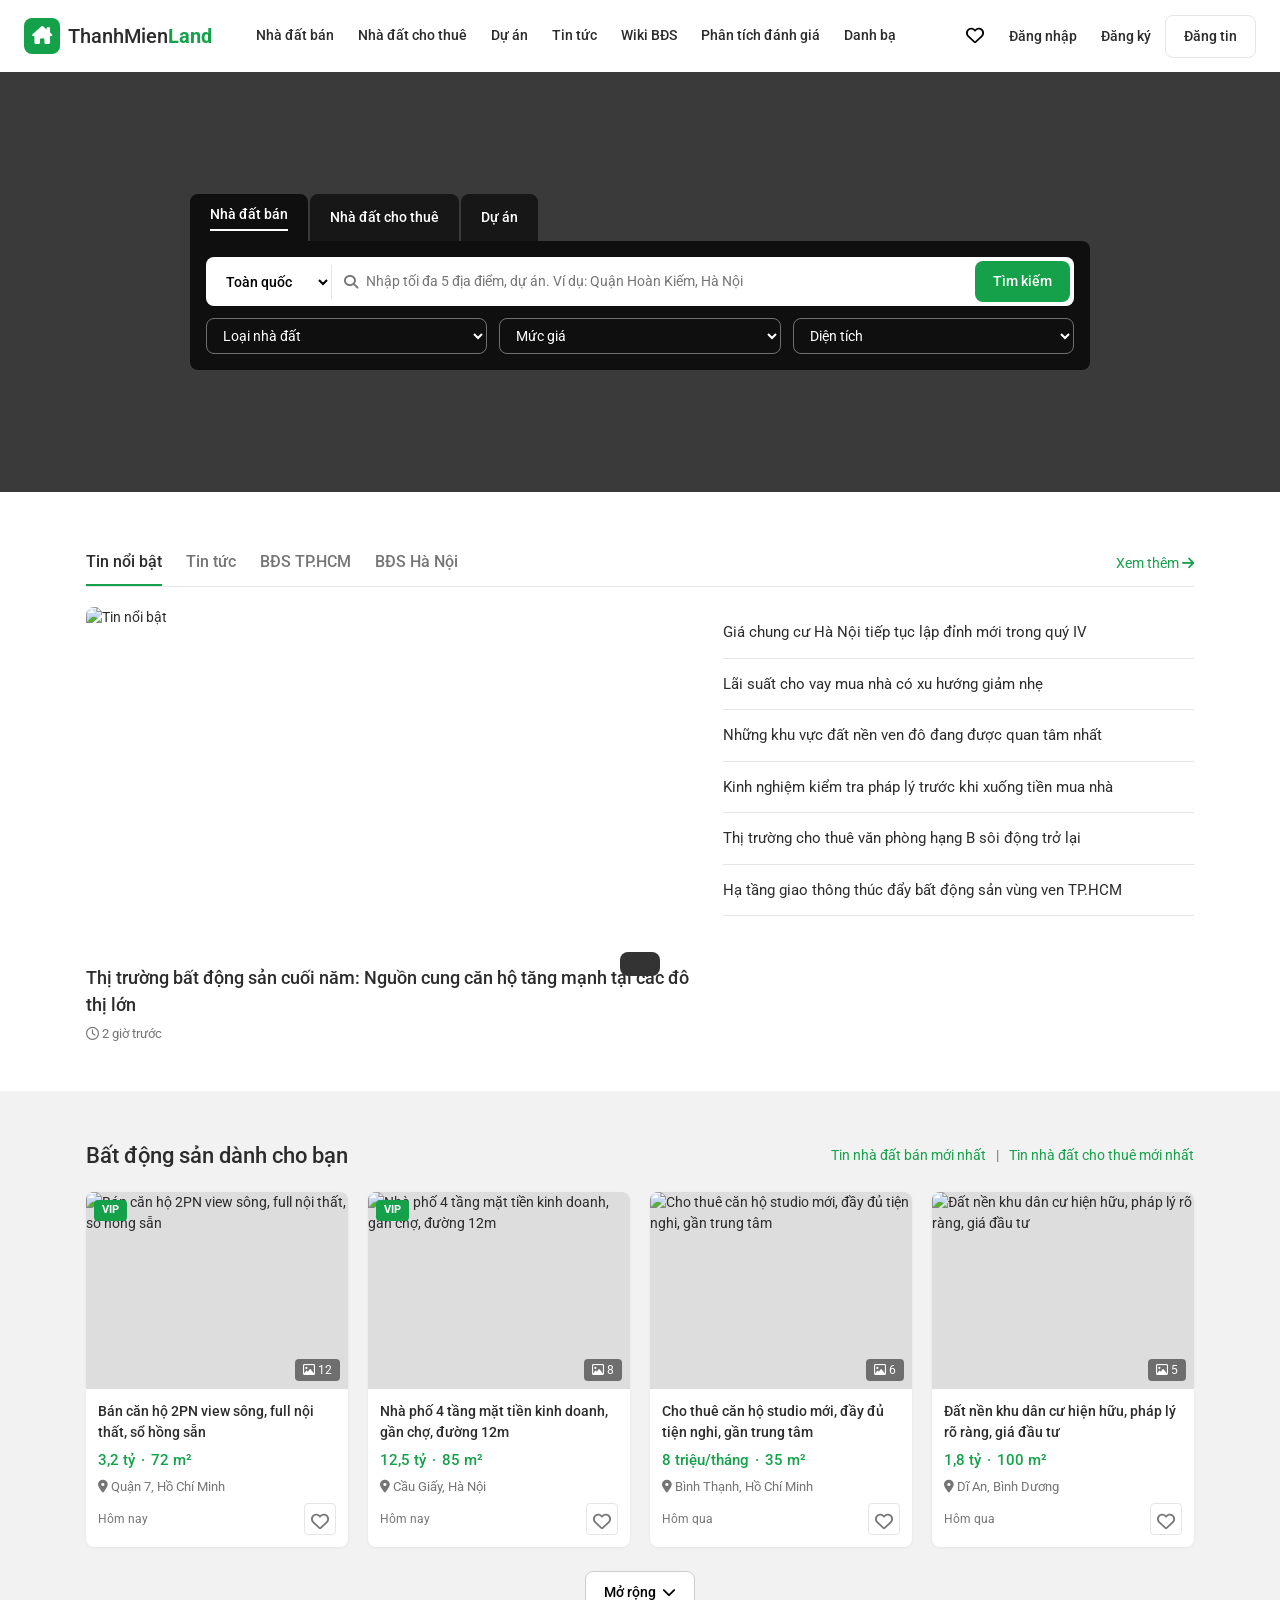
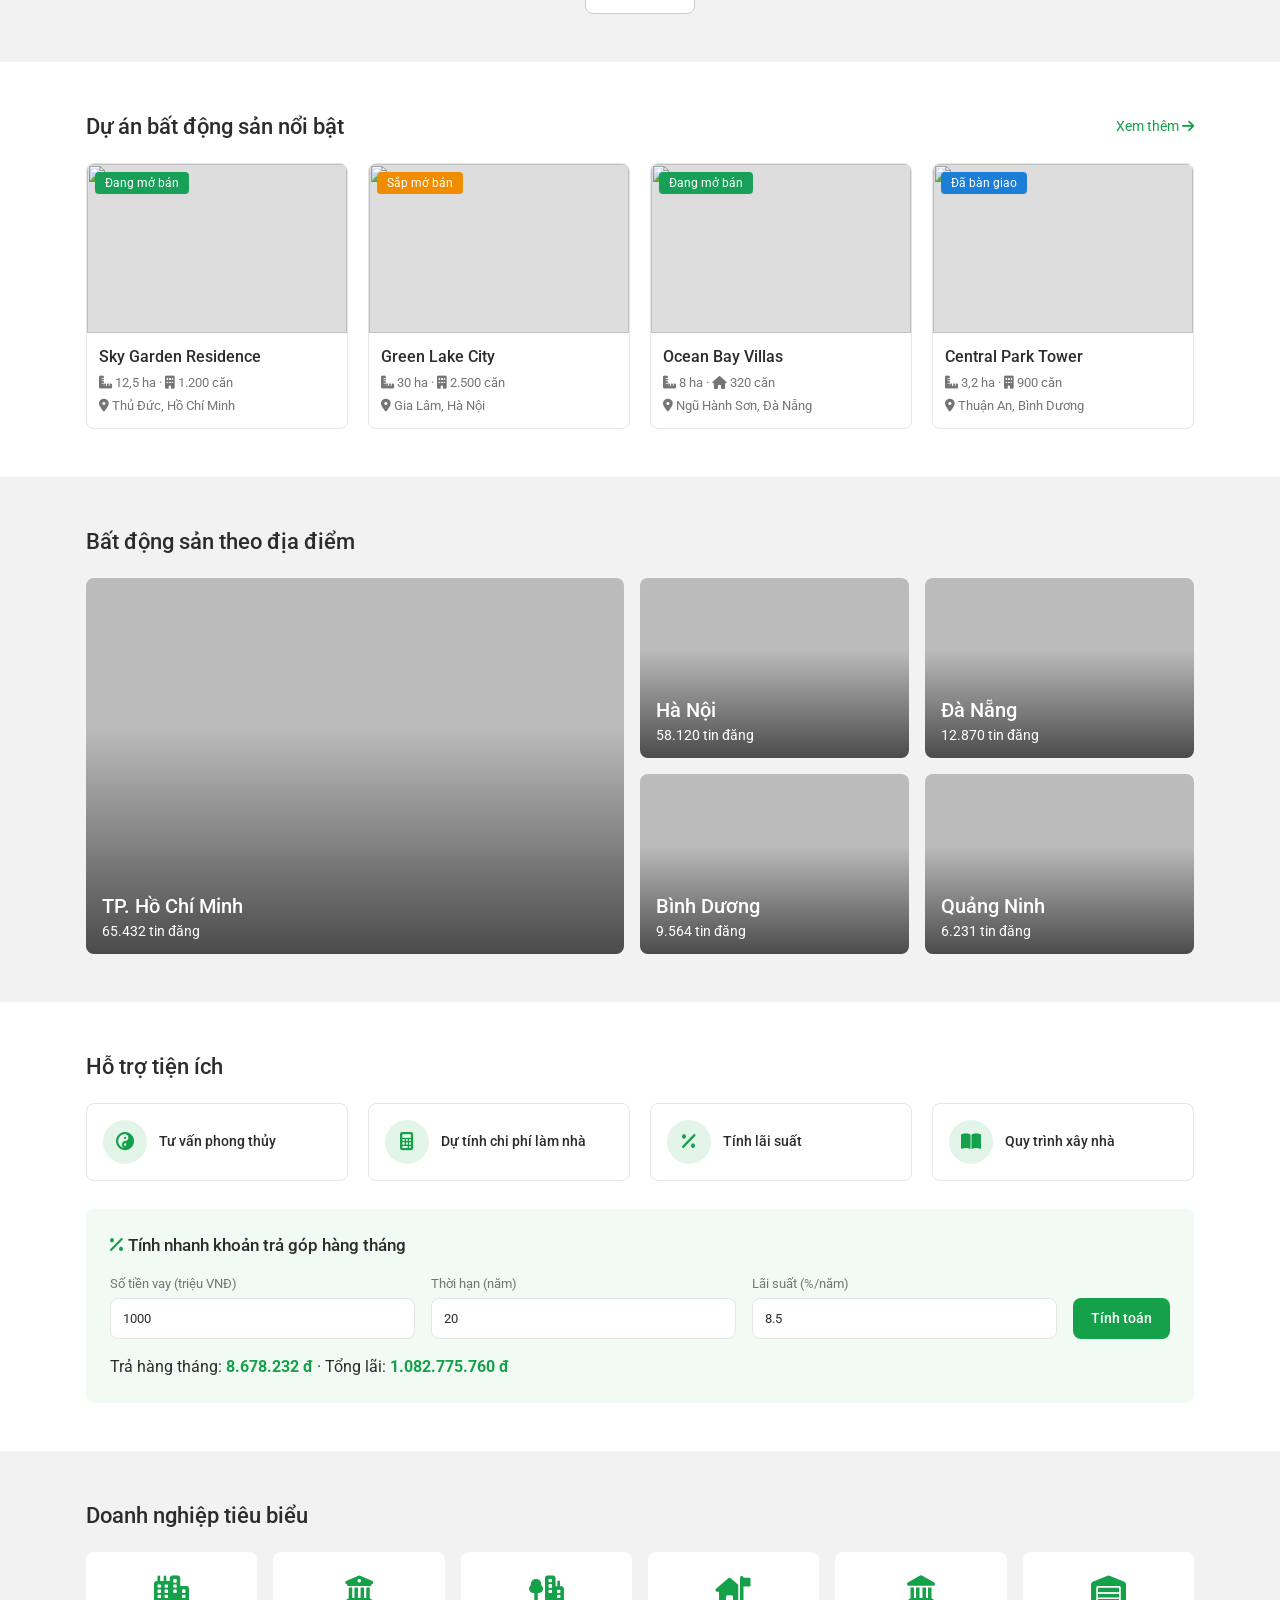
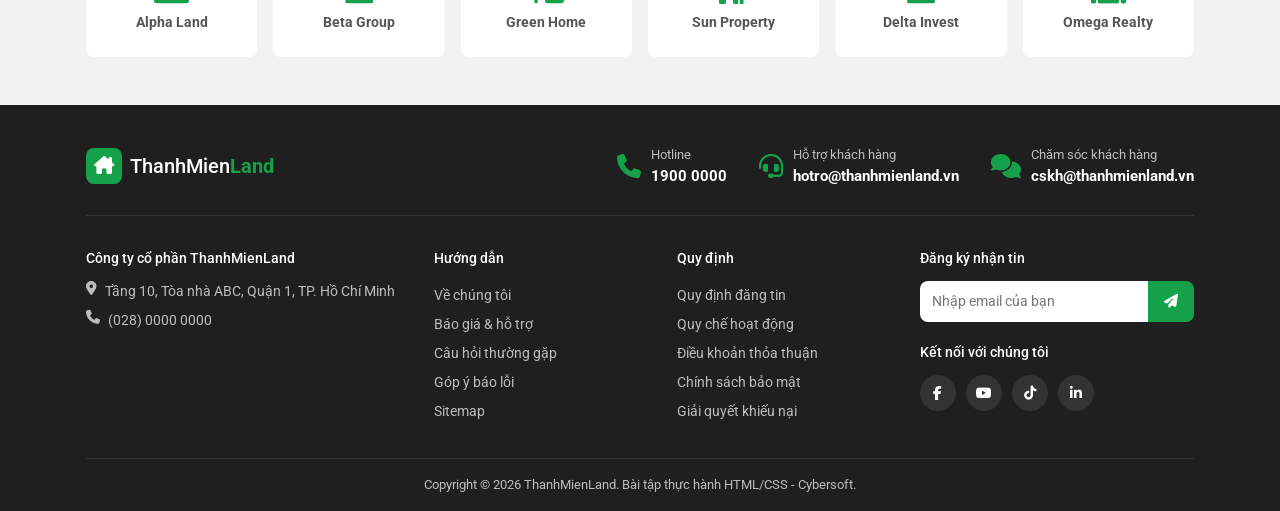
==== index.html @ fa2f3c91 "first commit: landing page ThanhMienLand Co-Authored-By: Claude Opus 5.5 <noreply@anthropic.com>" ====
<!DOCTYPE html>
<html lang="vi">
<head>
  <meta charset="UTF-8" />
  <meta name="viewport" content="width=device-width, initial-scale=1.0" />
  <title>ThanhMienLand - Kênh thông tin mua bán, cho thuê nhà đất</title>
  <link rel="preconnect" href="https://fonts.googleapis.com" />
  <link href="https://fonts.googleapis.com/css2?family=Roboto:wght@400;500;700&display=swap" rel="stylesheet" />
  <link rel="stylesheet" href="https://cdnjs.cloudflare.com/ajax/libs/font-awesome/6.5.2/css/all.min.css" />
  <link rel="stylesheet" href="assets/css/style.css" />
</head>
<body>

  <!-- ================= HEADER ================= -->
  <header class="header" id="header">
    <div class="header__inner">
      <a href="#" class="logo">
        <span class="logo__icon"><i class="fa-solid fa-house-chimney"></i></span>
        <span class="logo__text">ThanhMien<b>Land</b></span>
      </a>

      <nav class="nav" id="nav">
        <ul class="nav__list">
          <li class="nav__item has-sub">
            <a href="#">Nhà đất bán</a>
            <ul class="sub-menu">
              <li><a href="#">Bán căn hộ chung cư</a></li>
              <li><a href="#">Bán nhà riêng</a></li>
              <li><a href="#">Bán nhà biệt thự, liền kề</a></li>
              <li><a href="#">Bán nhà mặt phố</a></li>
              <li><a href="#">Bán đất nền dự án</a></li>
              <li><a href="#">Bán đất</a></li>
              <li><a href="#">Bán kho, nhà xưởng</a></li>
            </ul>
          </li>
          <li class="nav__item has-sub">
            <a href="#">Nhà đất cho thuê</a>
            <ul class="sub-menu">
              <li><a href="pages/cho-thue-can-ho/index.html">Cho thuê căn hộ chung cư</a></li>
              <li><a href="#">Cho thuê nhà riêng</a></li>
              <li><a href="#">Cho thuê nhà trọ, phòng trọ</a></li>
              <li><a href="#">Cho thuê văn phòng</a></li>
              <li><a href="#">Cho thuê cửa hàng, ki ốt</a></li>
            </ul>
          </li>
          <li class="nav__item"><a href="#du-an">Dự án</a></li>
          <li class="nav__item"><a href="#tin-tuc">Tin tức</a></li>
          <li class="nav__item"><a href="#">Wiki BĐS</a></li>
          <li class="nav__item"><a href="#">Phân tích đánh giá</a></li>
          <li class="nav__item"><a href="#">Danh bạ</a></li>
        </ul>
      </nav>

      <div class="header__actions">
        <button class="icon-btn" title="Tin đã lưu"><i class="fa-regular fa-heart"></i></button>
        <a href="#" class="link-btn">Đăng nhập</a>
        <a href="#" class="link-btn">Đăng ký</a>
        <a href="#" class="btn btn--outline">Đăng tin</a>
        <button class="icon-btn menu-toggle" id="menuToggle" aria-label="Mở menu"><i class="fa-solid fa-bars"></i></button>
      </div>
    </div>
  </header>

  <!-- ================= HERO + SEARCH ================= -->
  <section class="hero">
    <div class="hero__slider" id="heroSlider">
      <div class="hero__slide active" style="background-image:url('https://images.unsplash.com/photo-1564013799919-ab600027ffc6?auto=format&fit=crop&q=80&w=1600')"></div>
      <div class="hero__slide" style="background-image:url('https://images.unsplash.com/photo-1600596542815-ffad4c1539a9?auto=format&fit=crop&q=80&w=1600')"></div>
      <div class="hero__slide" style="background-image:url('https://images.unsplash.com/photo-1568605114967-8130f3a36994?auto=format&fit=crop&q=80&w=1600')"></div>
    </div>

    <div class="search-box">
      <div class="search-box__tabs">
        <button class="search-tab active" data-type="ban">Nhà đất bán</button>
        <button class="search-tab" data-type="thue">Nhà đất cho thuê</button>
        <button class="search-tab" data-type="duan">Dự án</button>
      </div>
      <div class="search-box__body">
        <form class="search-form" id="searchForm">
          <div class="search-form__main">
            <select class="search-form__city">
              <option>Toàn quốc</option>
              <option>Hà Nội</option>
              <option>Hồ Chí Minh</option>
              <option>Đà Nẵng</option>
              <option>Bình Dương</option>
              <option>Hải Phòng</option>
            </select>
            <div class="search-form__input">
              <i class="fa-solid fa-magnifying-glass"></i>
              <input type="text" id="searchInput" placeholder="Nhập tối đa 5 địa điểm, dự án. Ví dụ: Quận Hoàn Kiếm, Hà Nội" />
            </div>
            <button type="submit" class="btn btn--primary">Tìm kiếm</button>
          </div>
          <div class="search-form__filters">
            <select>
              <option>Loại nhà đất</option>
              <option>Căn hộ chung cư</option>
              <option>Nhà riêng</option>
              <option>Nhà mặt phố</option>
              <option>Biệt thự, liền kề</option>
              <option>Đất nền</option>
            </select>
            <select>
              <option>Mức giá</option>
              <option>Dưới 500 triệu</option>
              <option>500 - 800 triệu</option>
              <option>800 triệu - 1 tỷ</option>
              <option>1 - 3 tỷ</option>
              <option>3 - 7 tỷ</option>
              <option>Trên 7 tỷ</option>
            </select>
            <select>
              <option>Diện tích</option>
              <option>Dưới 30 m²</option>
              <option>30 - 50 m²</option>
              <option>50 - 80 m²</option>
              <option>80 - 150 m²</option>
              <option>Trên 150 m²</option>
            </select>
          </div>
        </form>
      </div>
    </div>
  </section>

  <main>
    <!-- ================= TIN TỨC ================= -->
    <section class="section" id="tin-tuc">
      <div class="container">
        <div class="news">
          <div class="news__tabs">
            <button class="news-tab active">Tin nổi bật</button>
            <button class="news-tab">Tin tức</button>
            <button class="news-tab">BĐS TP.HCM</button>
            <button class="news-tab">BĐS Hà Nội</button>
            <a href="#" class="news__more">Xem thêm <i class="fa-solid fa-arrow-right"></i></a>
          </div>
          <div class="news__content">
            <article class="news__featured">
              <img src="https://images.unsplash.com/photo-1560518883-ce09059eeffa?auto=format&fit=crop&q=80&w=800&h=450" alt="Tin nổi bật" />
              <h3>Thị trường bất động sản cuối năm: Nguồn cung căn hộ tăng mạnh tại các đô thị lớn</h3>
              <p class="news__time"><i class="fa-regular fa-clock"></i> 2 giờ trước</p>
            </article>
            <ul class="news__list">
              <li><a href="#">Giá chung cư Hà Nội tiếp tục lập đỉnh mới trong quý IV</a></li>
              <li><a href="#">Lãi suất cho vay mua nhà có xu hướng giảm nhẹ</a></li>
              <li><a href="#">Những khu vực đất nền ven đô đang được quan tâm nhất</a></li>
              <li><a href="#">Kinh nghiệm kiểm tra pháp lý trước khi xuống tiền mua nhà</a></li>
              <li><a href="#">Thị trường cho thuê văn phòng hạng B sôi động trở lại</a></li>
              <li><a href="#">Hạ tầng giao thông thúc đẩy bất động sản vùng ven TP.HCM</a></li>
            </ul>
          </div>
        </div>
      </div>
    </section>

    <!-- ================= BĐS DÀNH CHO BẠN ================= -->
    <section class="section section--gray">
      <div class="container">
        <div class="section__head">
          <h2 class="section__title">Bất động sản dành cho bạn</h2>
          <div class="section__links">
            <a href="#">Tin nhà đất bán mới nhất</a>
            <span>|</span>
            <a href="#">Tin nhà đất cho thuê mới nhất</a>
          </div>
        </div>
        <div class="grid grid--4" id="listingGrid">
          <!-- Card được render bằng JS (js/main.js) -->
        </div>
        <div class="text-center">
          <button class="btn btn--outline-dark" id="loadMore">Mở rộng <i class="fa-solid fa-chevron-down"></i></button>
        </div>
      </div>
    </section>

    <!-- ================= DỰ ÁN NỔI BẬT ================= -->
    <section class="section" id="du-an">
      <div class="container">
        <div class="section__head">
          <h2 class="section__title">Dự án bất động sản nổi bật</h2>
          <a href="#" class="section__more">Xem thêm <i class="fa-solid fa-arrow-right"></i></a>
        </div>
        <div class="grid grid--4">
          <div class="project-card">
            <div class="project-card__img">
              <img src="https://images.unsplash.com/photo-1486406146926-c627a92ad1ab?auto=format&fit=crop&q=80&w=400&h=260" alt="" />
              <span class="badge badge--green">Đang mở bán</span>
            </div>
            <div class="project-card__body">
              <h3>Sky Garden Residence</h3>
              <p class="muted"><i class="fa-solid fa-ruler-combined"></i> 12,5 ha · <i class="fa-solid fa-building"></i> 1.200 căn</p>
              <p class="muted"><i class="fa-solid fa-location-dot"></i> Thủ Đức, Hồ Chí Minh</p>
            </div>
          </div>
          <div class="project-card">
            <div class="project-card__img">
              <img src="https://images.unsplash.com/photo-1580587771525-78b9dba3b914?auto=format&fit=crop&q=80&w=400&h=260" alt="" />
              <span class="badge badge--orange">Sắp mở bán</span>
            </div>
            <div class="project-card__body">
              <h3>Green Lake City</h3>
              <p class="muted"><i class="fa-solid fa-ruler-combined"></i> 30 ha · <i class="fa-solid fa-building"></i> 2.500 căn</p>
              <p class="muted"><i class="fa-solid fa-location-dot"></i> Gia Lâm, Hà Nội</p>
            </div>
          </div>
          <div class="project-card">
            <div class="project-card__img">
              <img src="https://images.unsplash.com/photo-1512917774080-9991f1c4c750?auto=format&fit=crop&q=80&w=400&h=260" alt="" />
              <span class="badge badge--green">Đang mở bán</span>
            </div>
            <div class="project-card__body">
              <h3>Ocean Bay Villas</h3>
              <p class="muted"><i class="fa-solid fa-ruler-combined"></i> 8 ha · <i class="fa-solid fa-house"></i> 320 căn</p>
              <p class="muted"><i class="fa-solid fa-location-dot"></i> Ngũ Hành Sơn, Đà Nẵng</p>
            </div>
          </div>
          <div class="project-card">
            <div class="project-card__img">
              <img src="https://images.unsplash.com/photo-1545324418-cc1a3fa10c00?auto=format&fit=crop&q=80&w=400&h=260" alt="" />
              <span class="badge badge--blue">Đã bàn giao</span>
            </div>
            <div class="project-card__body">
              <h3>Central Park Tower</h3>
              <p class="muted"><i class="fa-solid fa-ruler-combined"></i> 3,2 ha · <i class="fa-solid fa-building"></i> 900 căn</p>
              <p class="muted"><i class="fa-solid fa-location-dot"></i> Thuận An, Bình Dương</p>
            </div>
          </div>
        </div>
      </div>
    </section>

    <!-- ================= THEO ĐỊA ĐIỂM ================= -->
    <section class="section section--gray">
      <div class="container">
        <h2 class="section__title">Bất động sản theo địa điểm</h2>
        <div class="locations">
          <a href="#" class="location location--big" style="background-image:url('https://images.unsplash.com/photo-1583417319070-4a69db38a482?auto=format&fit=crop&q=80&w=800&h=600')">
            <div class="location__info"><h3>TP. Hồ Chí Minh</h3><p>65.432 tin đăng</p></div>
          </a>
          <a href="#" class="location" style="background-image:url('https://images.unsplash.com/photo-1555921015-5532091f6026?auto=format&fit=crop&q=80&w=400&h=300')">
            <div class="location__info"><h3>Hà Nội</h3><p>58.120 tin đăng</p></div>
          </a>
          <a href="#" class="location" style="background-image:url('https://images.unsplash.com/photo-1559592413-7cec4d0cae2b?auto=format&fit=crop&q=80&w=400&h=300')">
            <div class="location__info"><h3>Đà Nẵng</h3><p>12.870 tin đăng</p></div>
          </a>
          <a href="#" class="location" style="background-image:url('https://images.unsplash.com/photo-1536599018102-9f803c140fc1?auto=format&fit=crop&q=80&w=400&h=300')">
            <div class="location__info"><h3>Bình Dương</h3><p>9.564 tin đăng</p></div>
          </a>
          <a href="#" class="location" style="background-image:url('https://images.unsplash.com/photo-1528127269322-539801943592?auto=format&fit=crop&q=80&w=400&h=300')">
            <div class="location__info"><h3>Quảng Ninh</h3><p>6.231 tin đăng</p></div>
          </a>
        </div>
      </div>
    </section>

    <!-- ================= HỖ TRỢ TIỆN ÍCH ================= -->
    <section class="section">
      <div class="container">
        <h2 class="section__title">Hỗ trợ tiện ích</h2>
        <div class="grid grid--4">
          <a href="#" class="tool">
            <span class="tool__icon"><i class="fa-solid fa-yin-yang"></i></span>
            <span>Tư vấn phong thủy</span>
          </a>
          <a href="#" class="tool">
            <span class="tool__icon"><i class="fa-solid fa-calculator"></i></span>
            <span>Dự tính chi phí làm nhà</span>
          </a>
          <a href="#" class="tool">
            <span class="tool__icon"><i class="fa-solid fa-percent"></i></span>
            <span>Tính lãi suất</span>
          </a>
          <a href="#" class="tool">
            <span class="tool__icon"><i class="fa-solid fa-book-open"></i></span>
            <span>Quy trình xây nhà</span>
          </a>
        </div>

        <!-- Tính lãi suất nhanh -->
        <div class="loan">
          <h3><i class="fa-solid fa-percent"></i> Tính nhanh khoản trả góp hàng tháng</h3>
          <form class="loan__form" id="loanForm">
            <label>Số tiền vay (triệu VNĐ)<input type="number" id="loanAmount" value="1000" min="1" /></label>
            <label>Thời hạn (năm)<input type="number" id="loanYears" value="20" min="1" max="35" /></label>
            <label>Lãi suất (%/năm)<input type="number" id="loanRate" value="8.5" step="0.1" min="0" /></label>
            <button type="submit" class="btn btn--primary">Tính toán</button>
          </form>
          <p class="loan__result" id="loanResult"></p>
        </div>
      </div>
    </section>

    <!-- ================= DOANH NGHIỆP ================= -->
    <section class="section section--gray">
      <div class="container">
        <h2 class="section__title">Doanh nghiệp tiêu biểu</h2>
        <div class="partners">
          <div class="partner"><i class="fa-solid fa-city"></i> Alpha Land</div>
          <div class="partner"><i class="fa-solid fa-building-columns"></i> Beta Group</div>
          <div class="partner"><i class="fa-solid fa-tree-city"></i> Green Home</div>
          <div class="partner"><i class="fa-solid fa-house-flag"></i> Sun Property</div>
          <div class="partner"><i class="fa-solid fa-landmark"></i> Delta Invest</div>
          <div class="partner"><i class="fa-solid fa-warehouse"></i> Omega Realty</div>
        </div>
      </div>
    </section>
  </main>

  <!-- ================= FOOTER ================= -->
  <footer class="footer">
    <div class="container">
      <div class="footer__top">
        <a href="#" class="logo logo--light">
          <span class="logo__icon"><i class="fa-solid fa-house-chimney"></i></span>
          <span class="logo__text">ThanhMien<b>Land</b></span>
        </a>
        <div class="footer__contact">
          <div><i class="fa-solid fa-phone"></i><span>Hotline<br /><b>1900 0000</b></span></div>
          <div><i class="fa-solid fa-headset"></i><span>Hỗ trợ khách hàng<br /><b>hotro@thanhmienland.vn</b></span></div>
          <div><i class="fa-solid fa-comments"></i><span>Chăm sóc khách hàng<br /><b>cskh@thanhmienland.vn</b></span></div>
        </div>
      </div>

      <div class="footer__cols">
        <div class="footer__col">
          <h4>Công ty cổ phần ThanhMienLand</h4>
          <p><i class="fa-solid fa-location-dot"></i> Tầng 10, Tòa nhà ABC, Quận 1, TP. Hồ Chí Minh</p>
          <p><i class="fa-solid fa-phone"></i> (028) 0000 0000</p>
        </div>
        <div class="footer__col">
          <h4>Hướng dẫn</h4>
          <a href="#">Về chúng tôi</a>
          <a href="#">Báo giá & hỗ trợ</a>
          <a href="#">Câu hỏi thường gặp</a>
          <a href="#">Góp ý báo lỗi</a>
          <a href="#">Sitemap</a>
        </div>
        <div class="footer__col">
          <h4>Quy định</h4>
          <a href="#">Quy định đăng tin</a>
          <a href="#">Quy chế hoạt động</a>
          <a href="#">Điều khoản thỏa thuận</a>
          <a href="#">Chính sách bảo mật</a>
          <a href="#">Giải quyết khiếu nại</a>
        </div>
        <div class="footer__col">
          <h4>Đăng ký nhận tin</h4>
          <form class="subscribe" id="subscribeForm">
            <input type="email" placeholder="Nhập email của bạn" required />
            <button type="submit"><i class="fa-solid fa-paper-plane"></i></button>
          </form>
          <h4 class="mt">Kết nối với chúng tôi</h4>
          <div class="socials">
            <a href="#" aria-label="Facebook"><i class="fa-brands fa-facebook-f"></i></a>
            <a href="#" aria-label="YouTube"><i class="fa-brands fa-youtube"></i></a>
            <a href="#" aria-label="TikTok"><i class="fa-brands fa-tiktok"></i></a>
            <a href="#" aria-label="LinkedIn"><i class="fa-brands fa-linkedin-in"></i></a>
          </div>
        </div>
      </div>

      <div class="footer__bottom">
        <p>Copyright © 2026 ThanhMienLand. Bài tập thực hành HTML/CSS - Cybersoft.</p>
      </div>
    </div>
  </footer>

  <button class="back-top" id="backTop" aria-label="Lên đầu trang"><i class="fa-solid fa-arrow-up"></i></button>
  <div class="toast" id="toast"></div>

  <script src="assets/js/main.js"></script>
</body>
</html>
---- assets/css/style.css ----
/* ================= BIẾN & RESET ================= */
:root {
  --primary: #15a04a;
  --primary-dark: #0f7d39;
  --text: #2c2c2c;
  --muted: #757575;
  --border: #e5e5e5;
  --bg-gray: #f2f2f2;
  --white: #fff;
  --radius: 8px;
  --shadow: 0 4px 16px rgba(0, 0, 0, 0.08);
  --header-h: 72px;
}

* { margin: 0; padding: 0; box-sizing: border-box; }
html { scroll-behavior: smooth; }
body {
  font-family: "Roboto", Arial, sans-serif;
  color: var(--text);
  background: var(--white);
  font-size: 14px;
  line-height: 1.5;
}
a { color: inherit; text-decoration: none; }
ul { list-style: none; }
img { display: block; max-width: 100%; }
button, input, select { font: inherit; }
button { cursor: pointer; border: none; background: none; }

.container { max-width: 1140px; margin: 0 auto; padding: 0 16px; }
.text-center { text-align: center; }
.muted { color: var(--muted); font-size: 13px; }

/* ================= BUTTON ================= */
.btn {
  display: inline-flex; align-items: center; gap: 6px;
  padding: 10px 18px; border-radius: var(--radius);
  font-weight: 500; transition: 0.2s; white-space: nowrap;
}
.btn--primary { background: var(--primary); color: var(--white); }
.btn--primary:hover { background: var(--primary-dark); }
.btn--outline { border: 1px solid var(--border); }
.btn--outline:hover { border-color: var(--primary); color: var(--primary); }
.btn--outline-dark { border: 1px solid #ccc; margin-top: 24px; background: var(--white); }
.btn--outline-dark:hover { background: var(--bg-gray); }

.icon-btn {
  width: 40px; height: 40px; border-radius: 50%;
  font-size: 18px; display: grid; place-items: center; transition: 0.2s;
}
.icon-btn:hover { background: var(--bg-gray); }
.link-btn { padding: 8px 10px; font-weight: 500; }
.link-btn:hover { color: var(--primary); }

/* ================= HEADER ================= */
.header {
  position: sticky; top: 0; z-index: 100;
  background: var(--white); height: var(--header-h);
  transition: box-shadow 0.2s;
}
.header.scrolled { box-shadow: var(--shadow); }
.header__inner {
  height: 100%; padding: 0 24px;
  display: flex; align-items: center; gap: 32px;
}

.logo { display: flex; align-items: center; gap: 8px; flex-shrink: 0; }
.logo__icon {
  width: 36px; height: 36px; border-radius: 8px;
  background: var(--primary); color: var(--white);
  display: grid; place-items: center; font-size: 18px;
}
.logo__text { font-size: 20px; font-weight: 500; }
.logo__text b { color: var(--primary); }
.logo--light .logo__text { color: var(--white); }

.nav { flex: 1; }
.nav__list { display: flex; }
.nav__item { position: relative; }
.nav__item > a {
  display: block; padding: 0 12px; line-height: var(--header-h);
  font-weight: 500; border-bottom: 2px solid transparent;
}
.nav__item:hover > a { border-color: var(--primary); }

.sub-menu {
  position: absolute; top: 100%; left: 0; min-width: 240px;
  background: var(--white); border-radius: 0 0 var(--radius) var(--radius);
  box-shadow: var(--shadow); padding: 8px 0;
  opacity: 0; visibility: hidden; transform: translateY(8px); transition: 0.2s;
}
.nav__item:hover .sub-menu { opacity: 1; visibility: visible; transform: none; }
.sub-menu a { display: block; padding: 8px 16px; }
.sub-menu a:hover { background: var(--bg-gray); color: var(--primary); }

.header__actions { display: flex; align-items: center; gap: 4px; }
.menu-toggle { display: none; }

/* ================= HERO ================= */
.hero { position: relative; height: 420px; background: #444; }
.hero__slider { position: absolute; inset: 0; overflow: hidden; }
.hero__slide {
  position: absolute; inset: 0; background-size: cover; background-position: center;
  opacity: 0; transition: opacity 1s;
}
.hero__slide.active { opacity: 1; }
.hero__slider::after { content: ""; position: absolute; inset: 0; background: rgba(0,0,0,0.15); }

.search-box {
  position: absolute; left: 50%; top: 50%; transform: translate(-50%, -50%);
  width: min(900px, calc(100% - 32px)); z-index: 2;
}
.search-box__tabs { display: flex; gap: 2px; }
.search-tab {
  padding: 10px 20px; background: rgba(0,0,0,0.6); color: var(--white);
  border-radius: var(--radius) var(--radius) 0 0; font-weight: 500;
}
.search-tab.active { background: rgba(0,0,0,0.75); }
.search-tab.active::after {
  content: ""; display: block; height: 2px; background: var(--white); margin-top: 4px;
}
.search-box__body {
  background: rgba(0,0,0,0.75); padding: 16px;
  border-radius: 0 var(--radius) var(--radius) var(--radius);
}
.search-form__main {
  display: flex; background: var(--white); border-radius: var(--radius);
  padding: 4px; gap: 4px; align-items: center;
}
.search-form__city {
  border: none; padding: 8px 12px; font-weight: 500; outline: none;
  border-right: 1px solid var(--border); background: transparent;
}
.search-form__input { flex: 1; display: flex; align-items: center; gap: 8px; padding: 0 8px; }
.search-form__input i { color: var(--muted); }
.search-form__input input { flex: 1; border: none; outline: none; padding: 8px 0; min-width: 0; }

.search-form__filters { display: flex; gap: 12px; margin-top: 12px; }
.search-form__filters select {
  flex: 1; padding: 8px 12px; border-radius: var(--radius);
  background: transparent; color: var(--white); border: 1px solid rgba(255,255,255,0.4);
  outline: none;
}
.search-form__filters option { color: var(--text); }

/* ================= SECTION ================= */
.section { padding: 48px 0; }
.section--gray { background: var(--bg-gray); }
.section__head {
  display: flex; justify-content: space-between; align-items: center;
  flex-wrap: wrap; gap: 8px; margin-bottom: 20px;
}
.section__title { font-size: 22px; font-weight: 500; margin-bottom: 20px; }
.section__head .section__title { margin-bottom: 0; }
.section__links { display: flex; gap: 10px; color: var(--muted); }
.section__links a, .section__more, .news__more { color: var(--primary); }
.section__links a:hover, .section__more:hover { text-decoration: underline; }

.grid { display: grid; gap: 20px; }
.grid--4 { grid-template-columns: repeat(4, 1fr); }

/* ================= NEWS ================= */
.news__tabs {
  display: flex; align-items: center; gap: 24px;
  border-bottom: 1px solid var(--border); margin-bottom: 20px; overflow-x: auto;
}
.news-tab {
  padding: 10px 0; font-size: 16px; font-weight: 500; color: var(--muted);
  border-bottom: 2px solid transparent; white-space: nowrap;
}
.news-tab.active { color: var(--text); border-color: var(--primary); }
.news__more { margin-left: auto; white-space: nowrap; }
.news__content { display: grid; grid-template-columns: 1.3fr 1fr; gap: 24px; }
.news__featured img { border-radius: var(--radius); aspect-ratio: 16/9; object-fit: cover; width: 100%; }
.news__featured h3 { font-size: 18px; font-weight: 500; margin: 12px 0 6px; }
.news__time { color: var(--muted); font-size: 13px; }
.news__list li { border-bottom: 1px solid var(--border); }
.news__list a { display: block; padding: 14px 0; font-size: 15px; }
.news__list a:hover { color: var(--primary); }

/* ================= LISTING CARD ================= */
.card {
  background: var(--white); border-radius: var(--radius); overflow: hidden;
  box-shadow: 0 1px 3px rgba(0,0,0,0.06); transition: 0.2s; display: flex; flex-direction: column;
}
.card:hover { box-shadow: var(--shadow); transform: translateY(-2px); }
.card__img { position: relative; aspect-ratio: 4/3; background: #ddd; }
.card__img img { width: 100%; height: 100%; object-fit: cover; }
.card__photos {
  position: absolute; right: 8px; bottom: 8px; color: var(--white);
  background: rgba(0,0,0,0.5); padding: 2px 8px; border-radius: 4px; font-size: 12px;
}
.card__vip {
  position: absolute; left: 8px; top: 8px; background: var(--primary); color: var(--white);
  font-size: 11px; font-weight: 700; padding: 2px 8px; border-radius: 4px;
}
.card__body { padding: 12px; display: flex; flex-direction: column; gap: 6px; flex: 1; }
.card__title {
  font-weight: 500; font-size: 14px;
  display: -webkit-box; -webkit-line-clamp: 2; -webkit-box-orient: vertical; overflow: hidden;
}
.card__meta { color: var(--primary); font-weight: 500; font-size: 15px; display: flex; gap: 6px; }
.card__meta span + span::before { content: "·"; margin-right: 6px; }
.card__footer {
  margin-top: auto; display: flex; justify-content: space-between; align-items: center;
  color: var(--muted); font-size: 12px;
}
.save-btn { font-size: 18px; color: var(--muted); padding: 4px; border: 1px solid var(--border); border-radius: 4px; width: 32px; height: 32px; }
.save-btn.saved { color: var(--primary); border-color: var(--primary); }

/* ================= PROJECT ================= */
.project-card { border-radius: var(--radius); overflow: hidden; border: 1px solid var(--border); transition: 0.2s; }
.project-card:hover { box-shadow: var(--shadow); }
.project-card__img { position: relative; aspect-ratio: 400/260; background: #ddd; }
.project-card__img img { width: 100%; height: 100%; object-fit: cover; }
.project-card__body { padding: 12px; display: grid; gap: 4px; }
.project-card__body h3 { font-size: 16px; font-weight: 500; }
.badge {
  position: absolute; left: 8px; top: 8px; color: var(--white);
  font-size: 12px; padding: 2px 10px; border-radius: 4px;
}
.badge--green { background: #18a058; }
.badge--orange { background: #f08c00; }
.badge--blue { background: #1c7ed6; }

/* ================= LOCATION ================= */
.locations {
  display: grid; grid-template-columns: 2fr 1fr 1fr; grid-template-rows: 180px 180px; gap: 16px;
}
.location {
  position: relative; border-radius: var(--radius); overflow: hidden;
  background: #bbb center / cover no-repeat; transition: 0.3s;
}
.location--big { grid-row: span 2; }
.location::after {
  content: ""; position: absolute; inset: 0;
  background: linear-gradient(to top, rgba(0,0,0,0.6), transparent 60%);
}
.location:hover { transform: scale(1.02); }
.location__info { position: absolute; left: 16px; bottom: 12px; color: var(--white); z-index: 1; }
.location__info h3 { font-size: 20px; font-weight: 500; }

/* ================= TOOLS ================= */
.tool {
  display: flex; align-items: center; gap: 12px; padding: 16px;
  border: 1px solid var(--border); border-radius: var(--radius); font-weight: 500; transition: 0.2s;
}
.tool:hover { border-color: var(--primary); color: var(--primary); }
.tool__icon {
  width: 44px; height: 44px; border-radius: 50%; display: grid; place-items: center;
  background: #e3f5e9; color: var(--primary); font-size: 18px;
}

.loan { margin-top: 28px; padding: 24px; background: #f2faf4; border-radius: var(--radius); }
.loan h3 { font-size: 17px; font-weight: 500; margin-bottom: 16px; }
.loan h3 i { color: var(--primary); }
.loan__form { display: flex; gap: 16px; flex-wrap: wrap; align-items: flex-end; }
.loan__form label { display: grid; gap: 4px; flex: 1; min-width: 160px; color: var(--muted); font-size: 13px; }
.loan__form input {
  padding: 10px 12px; border: 1px solid var(--border); border-radius: var(--radius);
  outline: none; color: var(--text);
}
.loan__form input:focus { border-color: var(--primary); }
.loan__result { margin-top: 16px; font-size: 16px; }
.loan__result b { color: var(--primary); }

/* ================= PARTNERS ================= */
.partners { display: grid; grid-template-columns: repeat(6, 1fr); gap: 16px; }
.partner {
  background: var(--white); border-radius: var(--radius); padding: 24px 12px;
  text-align: center; font-weight: 700; color: #555; transition: 0.2s;
}
.partner i { display: block; font-size: 28px; color: var(--primary); margin-bottom: 8px; }
.partner:hover { box-shadow: var(--shadow); }

/* ================= FOOTER ================= */
.footer { background: #1f1f1f; color: #bdbdbd; padding-top: 40px; }
.footer__top {
  display: flex; justify-content: space-between; align-items: center; flex-wrap: wrap; gap: 24px;
  padding-bottom: 28px; border-bottom: 1px solid #333;
}
.footer__contact { display: flex; gap: 32px; flex-wrap: wrap; }
.footer__contact div { display: flex; align-items: center; gap: 10px; font-size: 13px; }
.footer__contact i { font-size: 24px; color: var(--primary); }
.footer__contact b { color: var(--white); font-size: 15px; }
.footer__cols { display: grid; grid-template-columns: 1.5fr 1fr 1fr 1.3fr; gap: 32px; padding: 32px 0; }
.footer__col h4 { color: var(--white); font-weight: 500; margin-bottom: 12px; }
.footer__col h4.mt { margin-top: 20px; }
.footer__col a { display: block; padding: 4px 0; }
.footer__col a:hover { color: var(--white); }
.footer__col p { margin-bottom: 8px; display: flex; gap: 8px; }
.subscribe { display: flex; }
.subscribe input {
  flex: 1; min-width: 0; padding: 10px 12px; border: none; outline: none;
  border-radius: var(--radius) 0 0 var(--radius);
}
.subscribe button { background: var(--primary); color: var(--white); padding: 0 16px; border-radius: 0 var(--radius) var(--radius) 0; }
.socials { display: flex; gap: 10px; }
.socials a {
  width: 36px; height: 36px; border-radius: 50%; display: grid !important; place-items: center;
  background: #333; color: var(--white); padding: 0 !important; transition: 0.2s;
}
.socials a:hover { background: var(--primary); }
.footer__bottom { border-top: 1px solid #333; padding: 16px 0; text-align: center; font-size: 13px; }

/* ================= BACK TOP & TOAST ================= */
.back-top {
  position: fixed; right: 20px; bottom: 20px; width: 44px; height: 44px; border-radius: 50%;
  background: var(--primary); color: var(--white); box-shadow: var(--shadow);
  opacity: 0; visibility: hidden; transition: 0.3s; z-index: 50;
}
.back-top.show { opacity: 1; visibility: visible; }
.toast {
  position: fixed; left: 50%; bottom: 24px; transform: translate(-50%, 100px);
  background: #333; color: var(--white); padding: 12px 20px; border-radius: var(--radius);
  transition: 0.3s; z-index: 200; max-width: calc(100% - 32px);
}
.toast.show { transform: translate(-50%, 0); }

/* ================= RESPONSIVE ================= */
@media (max-width: 1200px) {
  .header__inner { gap: 16px; padding: 0 16px; }
  .nav__item > a { padding: 0 8px; }
  .header__actions .link-btn { display: none; }
}

@media (max-width: 992px) {
  .menu-toggle { display: grid; }
  .nav {
    position: fixed; top: var(--header-h); left: 0; bottom: 0; width: 280px;
    background: var(--white); box-shadow: var(--shadow); overflow-y: auto;
    transform: translateX(-100%); transition: transform 0.3s;
  }
  .nav.open { transform: none; }
  .nav__list { flex-direction: column; }
  .nav__item > a { line-height: 48px; padding: 0 20px; border-bottom: 1px solid var(--border); }
  .sub-menu { position: static; box-shadow: none; opacity: 1; visibility: visible; transform: none; display: none; padding: 0 0 0 12px; }
  .nav__item.expanded .sub-menu { display: block; }
  .grid--4 { grid-template-columns: repeat(2, 1fr); }
  .partners { grid-template-columns: repeat(3, 1fr); }
  .footer__cols { grid-template-columns: 1fr 1fr; }
}

@media (max-width: 640px) {
  .hero { height: auto; padding: 120px 0 24px; }
  .search-box { position: relative; left: auto; top: auto; transform: none; margin: 0 auto; }
  .search-tab { padding: 8px 12px; font-size: 13px; }
  .search-form__main { flex-wrap: wrap; }
  .search-form__city { width: 100%; border-right: none; border-bottom: 1px solid var(--border); }
  .search-form__main .btn { width: 100%; justify-content: center; }
  .search-form__filters { flex-direction: column; }
  .news__content { grid-template-columns: 1fr; }
  .grid--4 { grid-template-columns: 1fr; }
  .locations { grid-template-columns: 1fr 1fr; grid-template-rows: 200px 140px 140px; }
  .location--big { grid-column: span 2; grid-row: auto; }
  .partners { grid-template-columns: repeat(2, 1fr); }
  .footer__cols { grid-template-columns: 1fr; }
  .header__actions .btn--outline { display: none; }
}
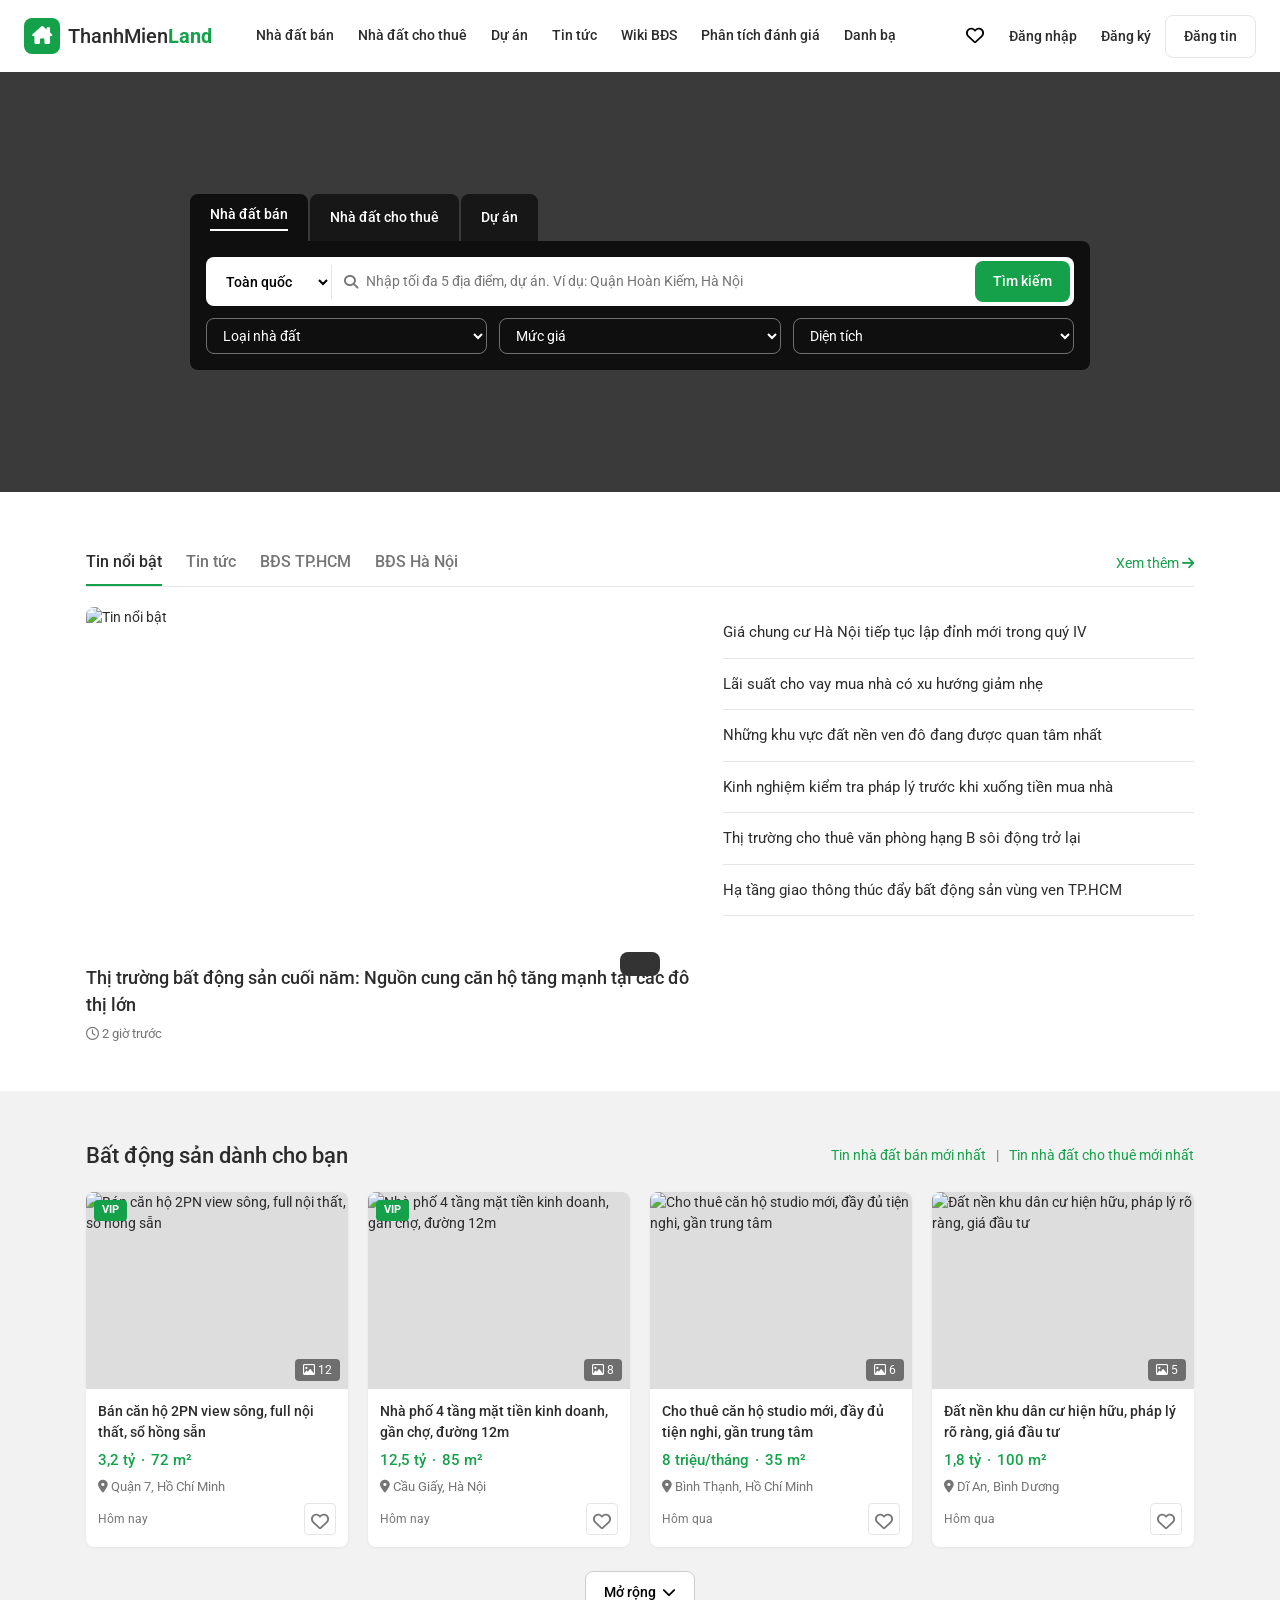
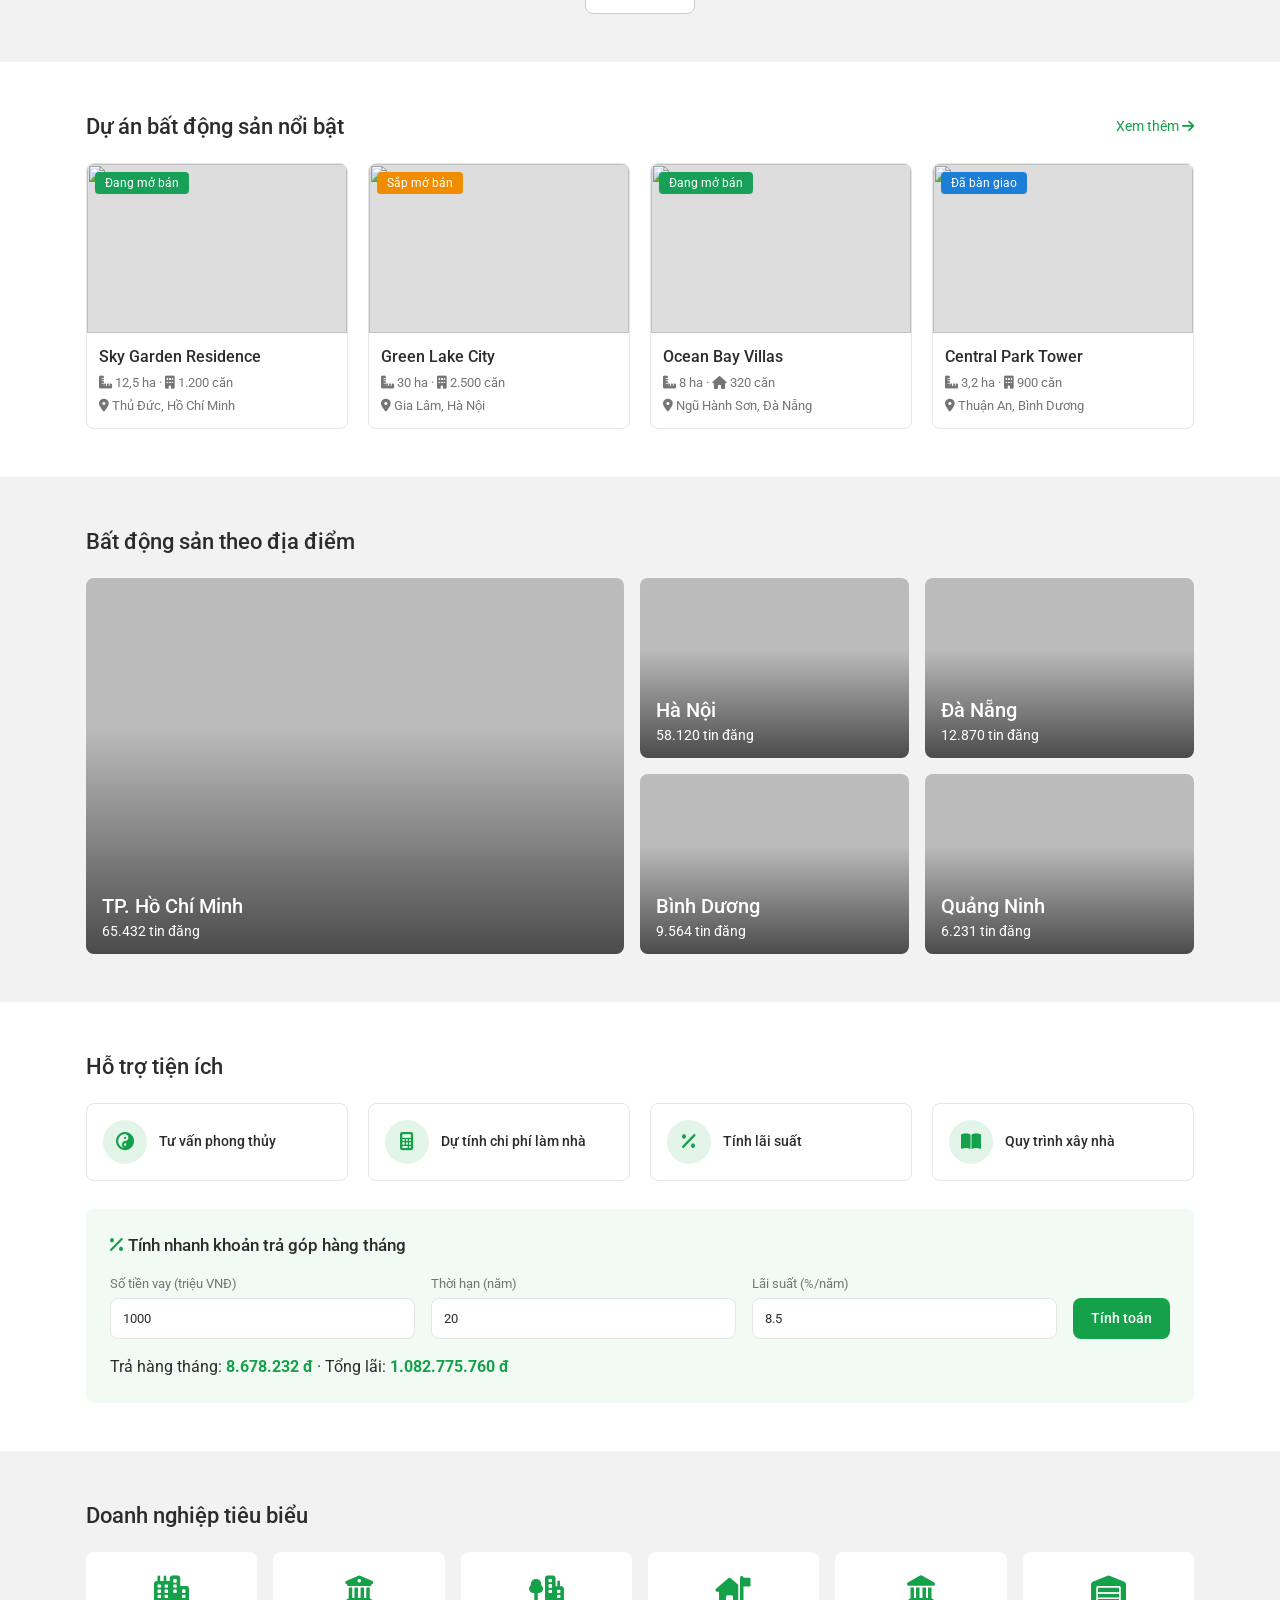
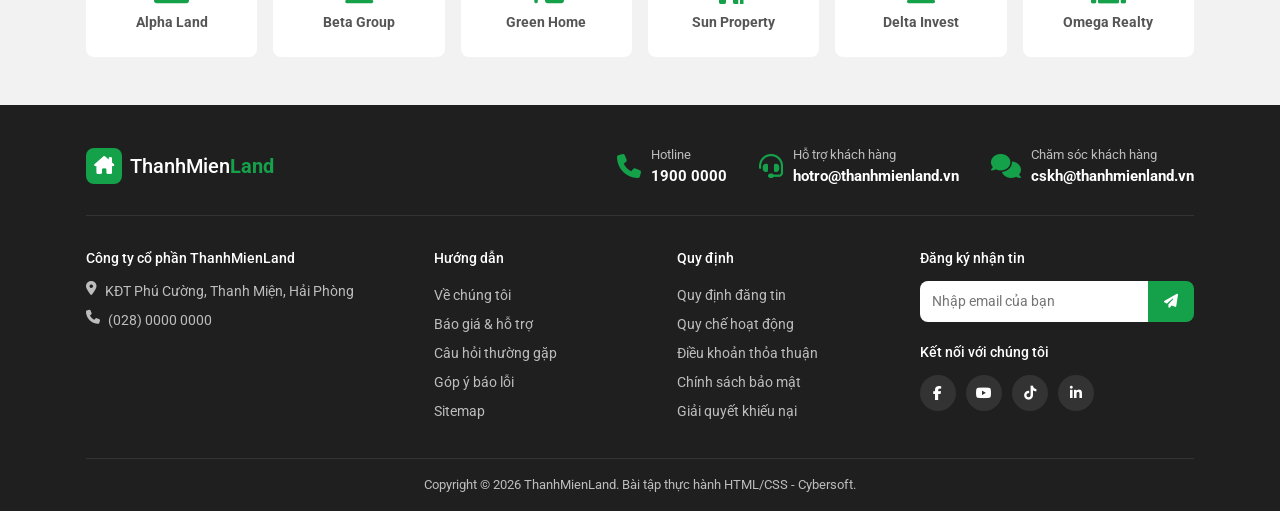
==== commit a4bd5f6d: "Đổi địa chỉ văn phòng thành KĐT Phú Cường, Thanh Miện, Hải Phòng Thêm .gitignore và .vercelignore ch" ====
--- a/index.html
+++ b/index.html
@@ -326,7 +326,7 @@
       <div class="footer__cols">
         <div class="footer__col">
           <h4>Công ty cổ phần ThanhMienLand</h4>
-          <p><i class="fa-solid fa-location-dot"></i> Tầng 10, Tòa nhà ABC, Quận 1, TP. Hồ Chí Minh</p>
+          <p><i class="fa-solid fa-location-dot"></i> KĐT Phú Cường, Thanh Miện, Hải Phòng</p>
           <p><i class="fa-solid fa-phone"></i> (028) 0000 0000</p>
         </div>
         <div class="footer__col">
